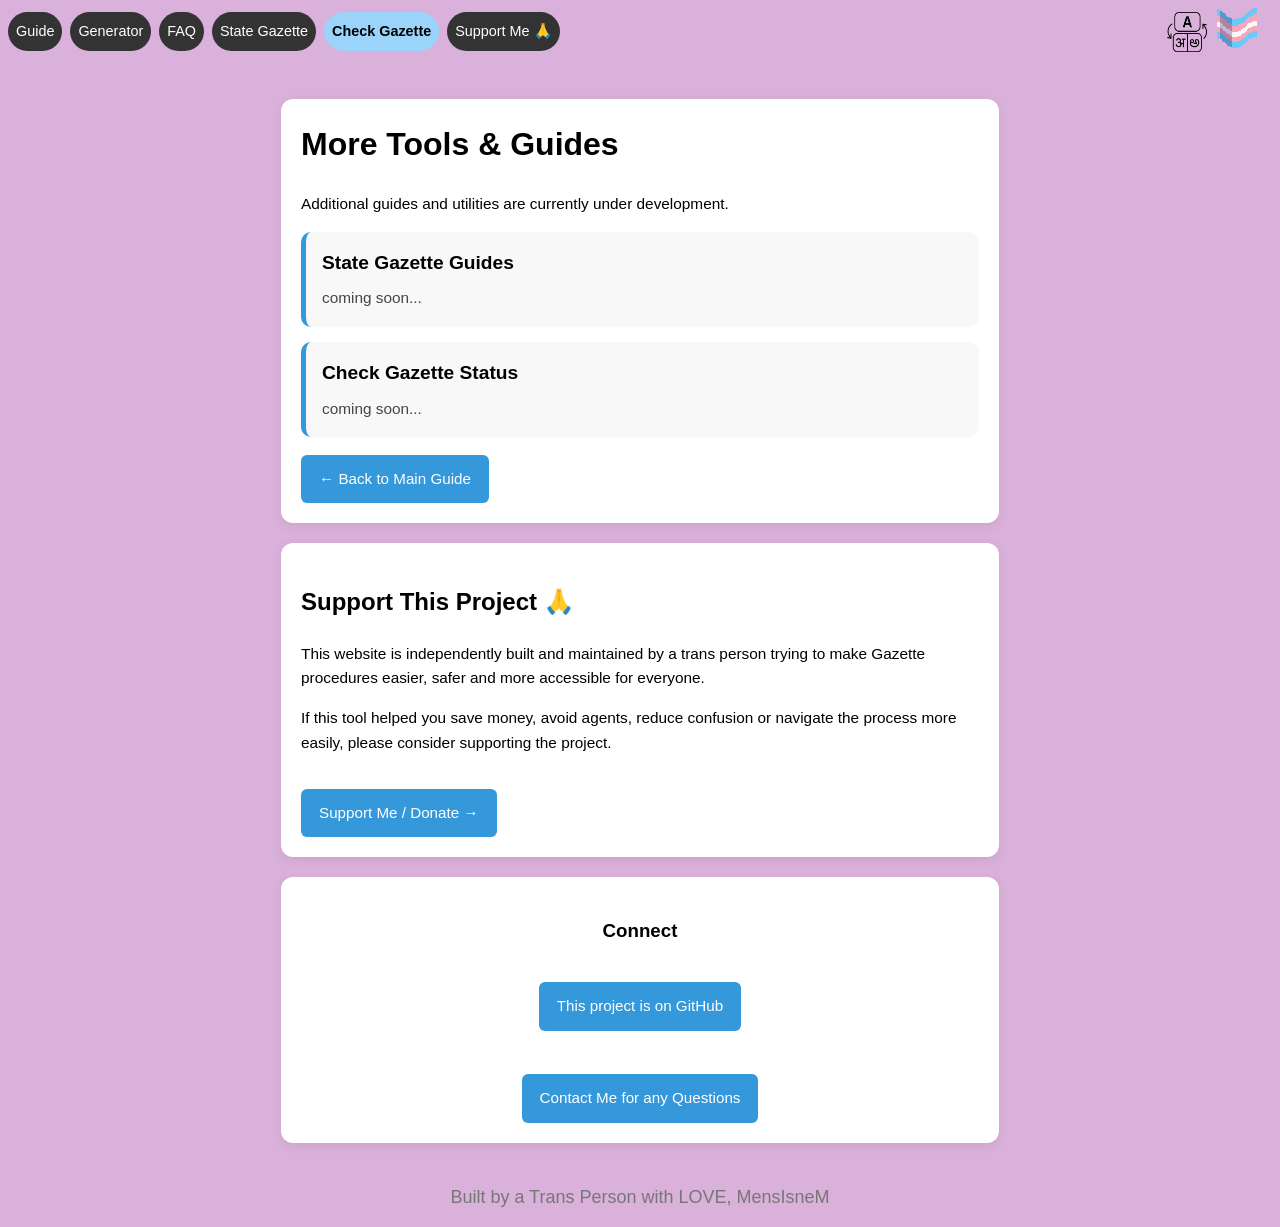
==== Check-Notification.html @ e0f0572c "major update added translation icon added faq page added support mini section on all pages added qr " ====
<!DOCTYPE html>
<html lang="en">
<head>
<meta charset="UTF-8">
<meta name="viewport" content="width=device-width, initial-scale=1.0">
<title>Coming Soon</title>

<style>

body {
  font-family: Arial, sans-serif;
  margin: 0;
  background: #DAB1DA;
  line-height: 1.6;
  overflow-x: hidden;
}

.container {
  width: 100%;
  max-width: 750px;
  margin: auto;
  padding: 16px;
  box-sizing: border-box;
}
.center {
  text-align: center;.section {
}  background: white;
.footer {  padding: 20px;
  text-align: center;  margin-top: 20px;
  font-size: 18px;  border-radius: 12px;
  color: #777;  box-shadow: 0 3px 12px rgba(0,0,0,0.08);
  margin-top: 40px;}
}
.section {
  background: white;
  padding: 20px;
  margin-top: 20px;
  border-radius: 12px;
  box-shadow: 0 3px 12px rgba(0,0,0,0.08);
}
.footer {
  text-align: center;
  font-size: 18px;
  color: #777;
  margin-top: 40px;
}

h1 {
  margin-top: 0;
  font-size: 2rem;
}

p {
  font-size: 0.96rem;
}


.nav {
  background: transparent;
  padding: 8px;

  position: sticky;
  top: 0;
  z-index: 1000;

  display: flex;
  align-items: center;
  gap: 8px;

  flex-wrap: wrap;
}

.nav a {
  color: white;
  text-decoration: none;

  background: #333;

  padding: 8px 8px;
  border-radius: 500px;

  font-size: 0.9rem;

  transition: 0.2s;
}

.nav a:hover {
  background: #444;
}

.nav a.active {
  background: #9bd4fa;
  color: black;
  font-weight: bold;
}

.nav-flag {
  width: 36px;
  height: auto;
 margin-right: 15px;
  margin-left: auto;

  image-rendering: pixelated;
  opacity: 1;
}

.card {
  background: #f8f8f8;
  padding: 16px;
  border-radius: 10px;
  margin-top: 15px;
  border-left: 5px solid #3498db;
}

.card h2 {
  margin-top: 0;
  margin-bottom: 8px;
  font-size: 1.2rem;
}

.card p {
  margin: 0;
  color: #444;
}

.btn {
  display: inline-block;
  margin-top: 18px;
  padding: 12px 18px;
  background: #3498db;
  color: white;
  text-decoration: none;
  border-radius: 6px;
  font-size: 0.95rem;
}
.nav-right {
  margin-left: auto;

  display: flex;
  align-items: center;
  gap: 10px;

  flex-shrink: 0;
}

.translate-wrapper {

  position: relative;

  width: 40px;
  height: 40px;
}

.translate-icon {

  width: 40px;
  height: 40px;

  position: absolute;

  top: 0;
  left: 0;

  pointer-events: none;

  z-index: 1;
}

.custom-language {

  position: absolute;

  top: 0;
  left: 0;

  width: 40px;
  height: 40px;

  opacity: 0;

  cursor: pointer;

  z-index: 2;
}

#google_translate_element {

  position: absolute;

  opacity: 0;

  pointer-events: none;

  z-index: -9999;
}
.skiptranslate iframe {
  display: none !important;
}
.goog-te-gadget-simple {
  background: transparent !important;
}
.flag-link {

  background: transparent !important;

  padding: 0 !important;

  border-radius: 0 !important;

  box-shadow: none !important;
}

.translate-wrapper {

  position: relative;

  width: 40px;
  height: 40px;
}

.translate-icon {

  width: 40px;
  height: 40px;

  position: absolute;
  top: 0;
  left: 0;

  pointer-events: none;

  z-index: 1;
}

.translate-overlay {

  position: absolute;

  top: 0;
  left: 0;

  width: 40px;
  height: 40px;

  z-index: 2;

  opacity: 0;
}

.goog-te-combo {

  width: 40px !important;
  height: 40px !important;

  cursor: pointer;
}


/* trans flag */
.nav-flag {
  width: 40px;
  height: auto;

  image-rendering: pixelated;
  opacity: 0.9;

  flex-shrink: 0;
}
body {
  top: 0 !important;
}

.support-btn {

  position: relative;
  overflow: hidden;

  background: #333;

  animation: supportGlow 4s ease-in-out infinite;

  transition: 0.3s;
}

@keyframes supportGlow {

  0% {
    transform: scale(1);
    background: #333;
    box-shadow: 0 0 0 rgba(255,105,180,0);
  }

  25% {
    background: #444;
  }

  50% {
    transform: scale(1.05);

    background: #ff77c8;

    box-shadow:
      0 0 14px rgba(255,105,180,0.5),
      0 0 24px rgba(120,190,255,0.35);
  }

  75% {
    background: #6bbcff;
  }

  100% {
    transform: scale(1);

    background: #333;

    box-shadow: 0 0 0 rgba(255,105,180,0);
  }

}
</style>
</head>

<body>
<script>
// 1. Removed the 'layout' property so the standard combo box generates
function googleTranslateElementInit() {
  new google.translate.TranslateElement({
    pageLanguage: 'en',
    includedLanguages: 'en,hi,ta,kn,te,ml,bn,mr'
  }, 'google_translate_element');
}
</script>

<script src="https://translate.google.com/translate_a/element.js?cb=googleTranslateElementInit"></script>

<script>
let googleCombo = null;

function waitForTranslate() {
  // Looks for the standard translate dropdown
  googleCombo = document.querySelector(".goog-te-combo");

  if (!googleCombo) {
    setTimeout(waitForTranslate, 500);
  }
}

waitForTranslate();

function changeLanguage(lang) {
  if (!googleCombo) {
    console.log("Google Translate not ready yet");
    return;
  }

  // Set the value to the chosen language
  googleCombo.value = lang;
  
  // 2. Added { bubbles: true } so Google's listener actually hears the change
  googleCombo.dispatchEvent(new Event("change", { bubbles: true }));
}
</script>
<div class="nav">

  <a href="index.html" >Guide</a>

  <a href="generator.html">Generator</a>
<a href="faq.html">FAQ</a>
  
  <a href="State-gazette.html">State Gazette</a>

  <a href="Check-Notification.html" class="active">Check Gazette</a>
   <a href="support.html" class="support-btn">
  Support Me 🙏
</a>

<div class="nav-right">
<div class="translate-wrapper">

  <img src="assets/ccc.png"
       alt="Translate"
       class="translate-icon">

  <select class="custom-language notranslate" onchange="changeLanguage(this.value)">

    

    <option value="hi">हिन्दी</option>

    <option value="kn">ಕನ್ನಡ</option>

    <option value="ta">தமிழ்</option>

    <option value="te">తెలుగు</option>

    <option value="ml">മലയാളം</option>

    <option value="bn">বাংলা</option>

    <option value="mr">मराठी</option>

    <option value="en">English</option>

  </select>

  <div id="google_translate_element"></div>

</div>
    <a href="support.html" class="flag-link" title="Support this project 🩷">
  <img src="assets/trans.gif"
       class="nav-flag"
       alt="Support Project">
</a>

  </div>

</div>

<div class="container">

  <div class="section">

    <h1>More Tools & Guides</h1>

    <p>
      Additional guides and utilities are currently under development.
    </p>

    <div class="card">
      <h2>State Gazette Guides</h2>
      <p>
        coming soon...
      </p>
    </div>

    <div class="card">
      <h2>Check Gazette Status</h2>
      <p>
        coming soon...
      </p>
    </div>

    <a href="index.html" class="btn">
      ← Back to Main Guide
    </a>

  </div>
  <div class="section">

<h2>Support This Project 🙏</h2>

<p>
This website is independently built and maintained by a trans person trying to make Gazette procedures easier, safer and more accessible for everyone.
</p>

<p>
If this tool helped you save money, avoid agents, reduce confusion or navigate the process more easily, please consider supporting the project.
</p>

<a href="support.html" class="btn">
Support Me / Donate →
</a>

</div>
<!-- CONTACT / LINKS -->
<div class="section center">
  <h3>Connect</h3>

  
  <a class="btn" href="https://github.com/MensIsneM/Gazette" target="_blank">
    This project is on GitHub
  </a>

  <br><br>

  <a class="btn" href="mailto:mensisnem.dev@gmail.com">
    Contact Me for any Questions
  </a>
</div>

<!-- FOOTER -->
<div class="footer">
  Built by a Trans Person with LOVE, MensIsneM
</div>
</div>

</body>
</html>
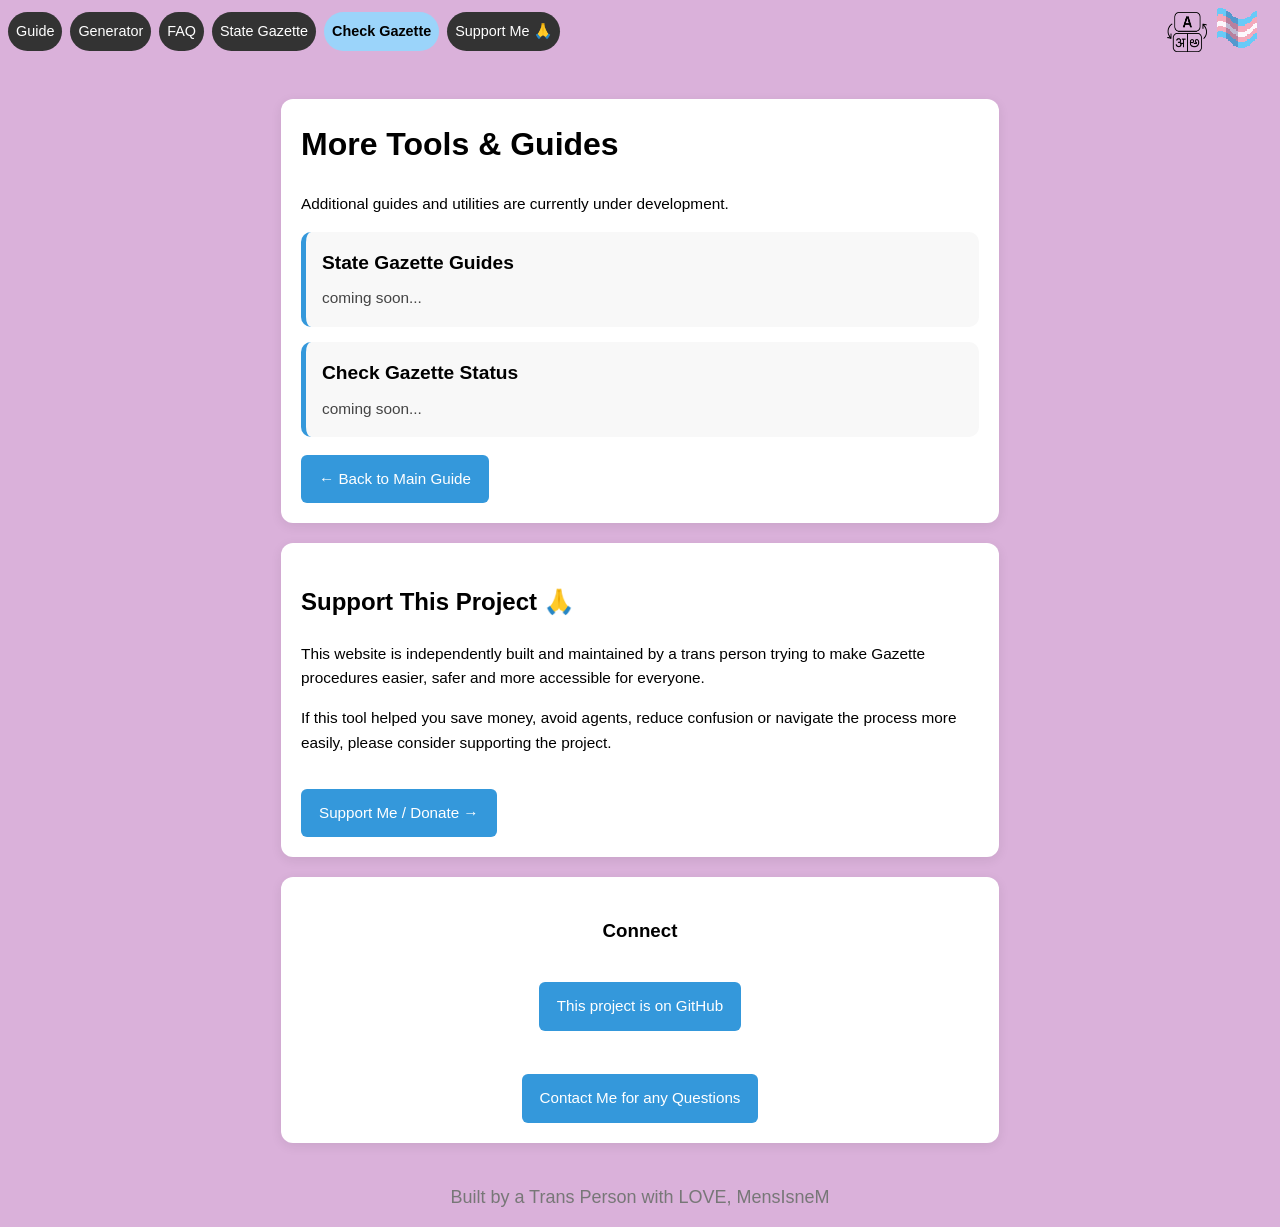
==== commit 3b5e2ebb: "up" ====
--- a/Check-Notification.html
+++ b/Check-Notification.html
@@ -210,27 +210,6 @@
   box-shadow: none !important;
 }
 
-.translate-wrapper {
-
-  position: relative;
-
-  width: 40px;
-  height: 40px;
-}
-
-.translate-icon {
-
-  width: 40px;
-  height: 40px;
-
-  position: absolute;
-  top: 0;
-  left: 0;
-
-  pointer-events: none;
-
-  z-index: 1;
-}
 
 .translate-overlay {
 
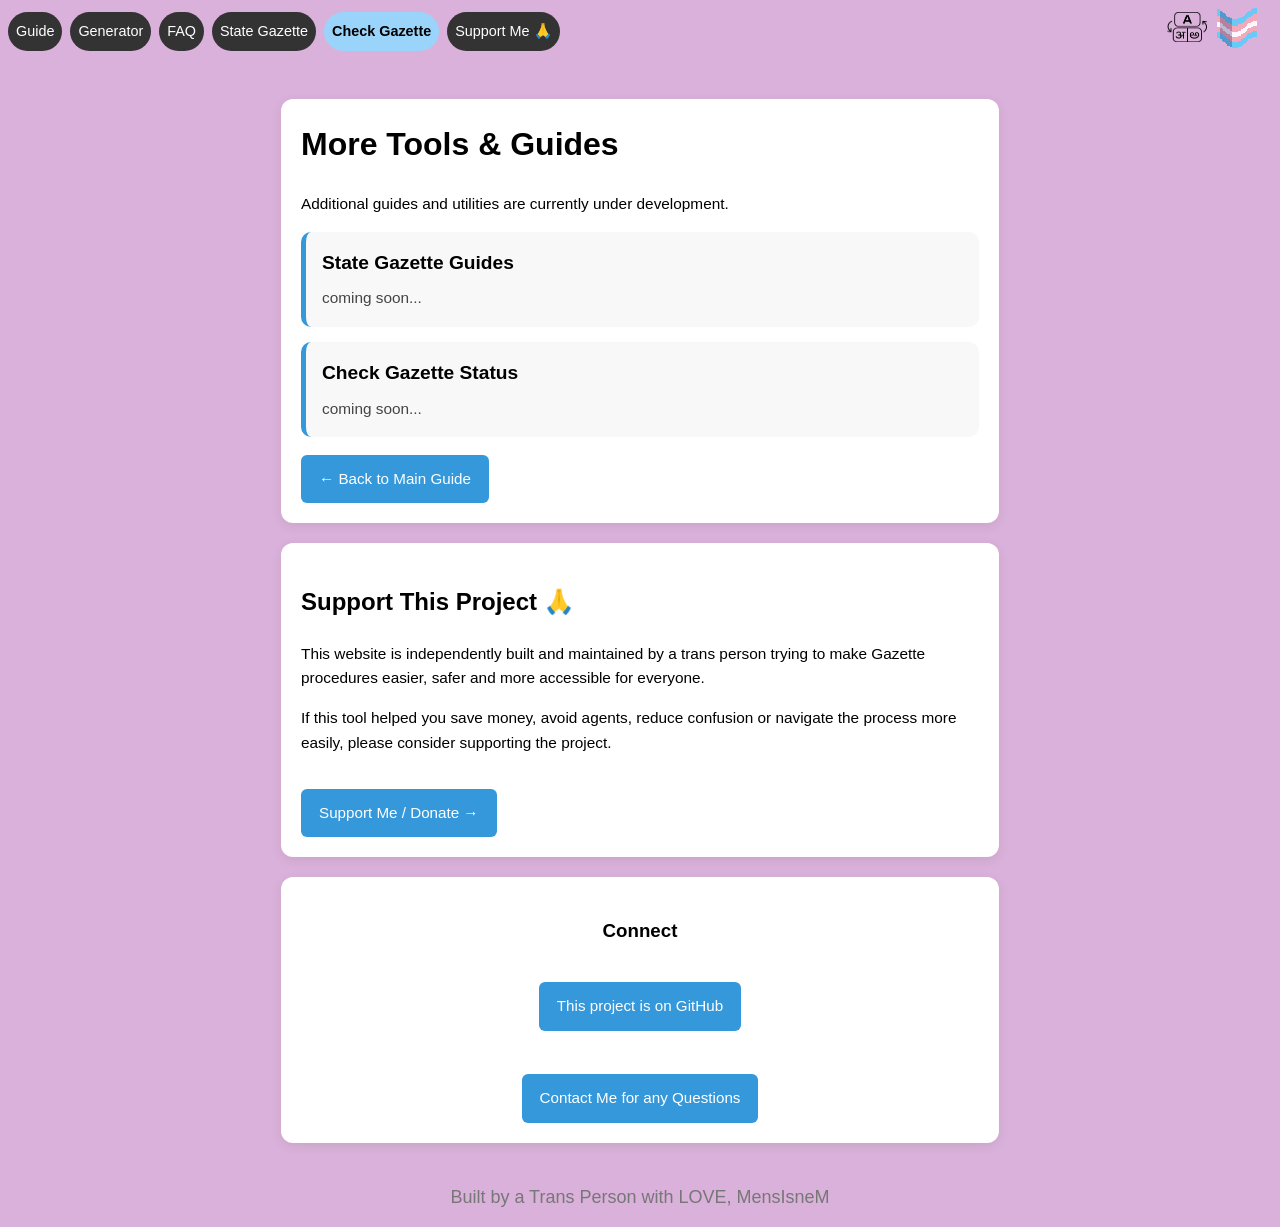
==== commit 026d56f3: "update" ====
--- a/Check-Notification.html
+++ b/Check-Notification.html
@@ -149,12 +149,13 @@
 
   width: 40px;
   height: 40px;
+  overflow: hidden;
 }
 
 .translate-icon {
 
   width: 40px;
-  height: 40px;
+  height: 30px;
 
   position: absolute;
 
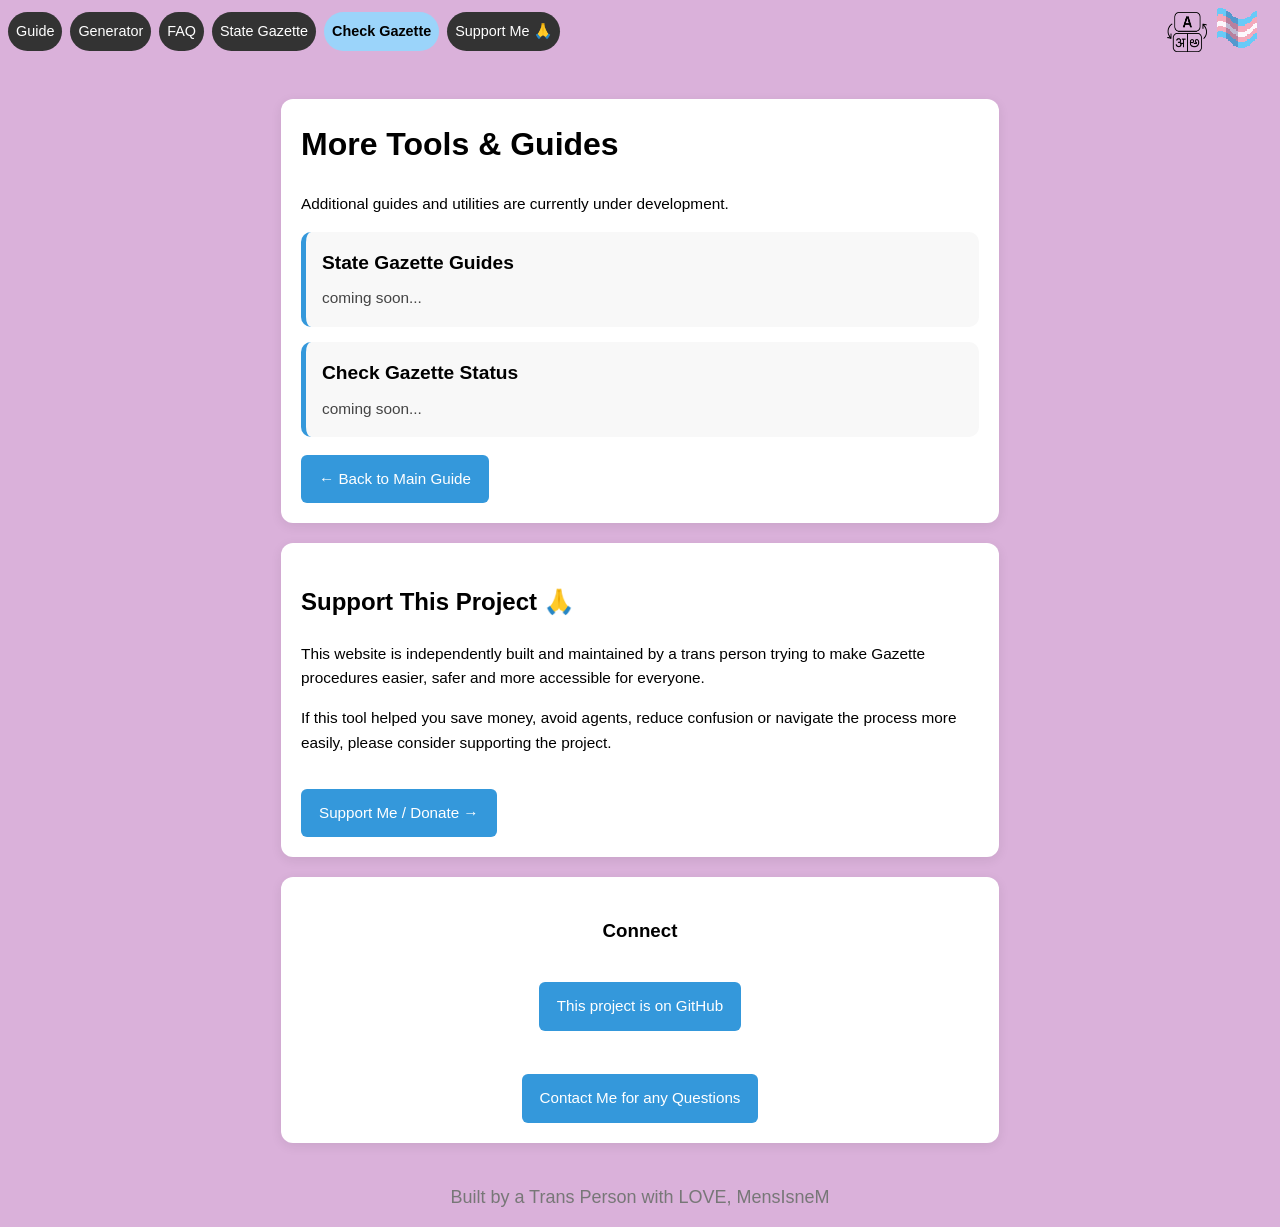
==== commit e94caa79: "up" ====
--- a/Check-Notification.html
+++ b/Check-Notification.html
@@ -155,7 +155,7 @@
 .translate-icon {
 
   width: 40px;
-  height: 30px;
+  height: 40px;
 
   position: absolute;
 
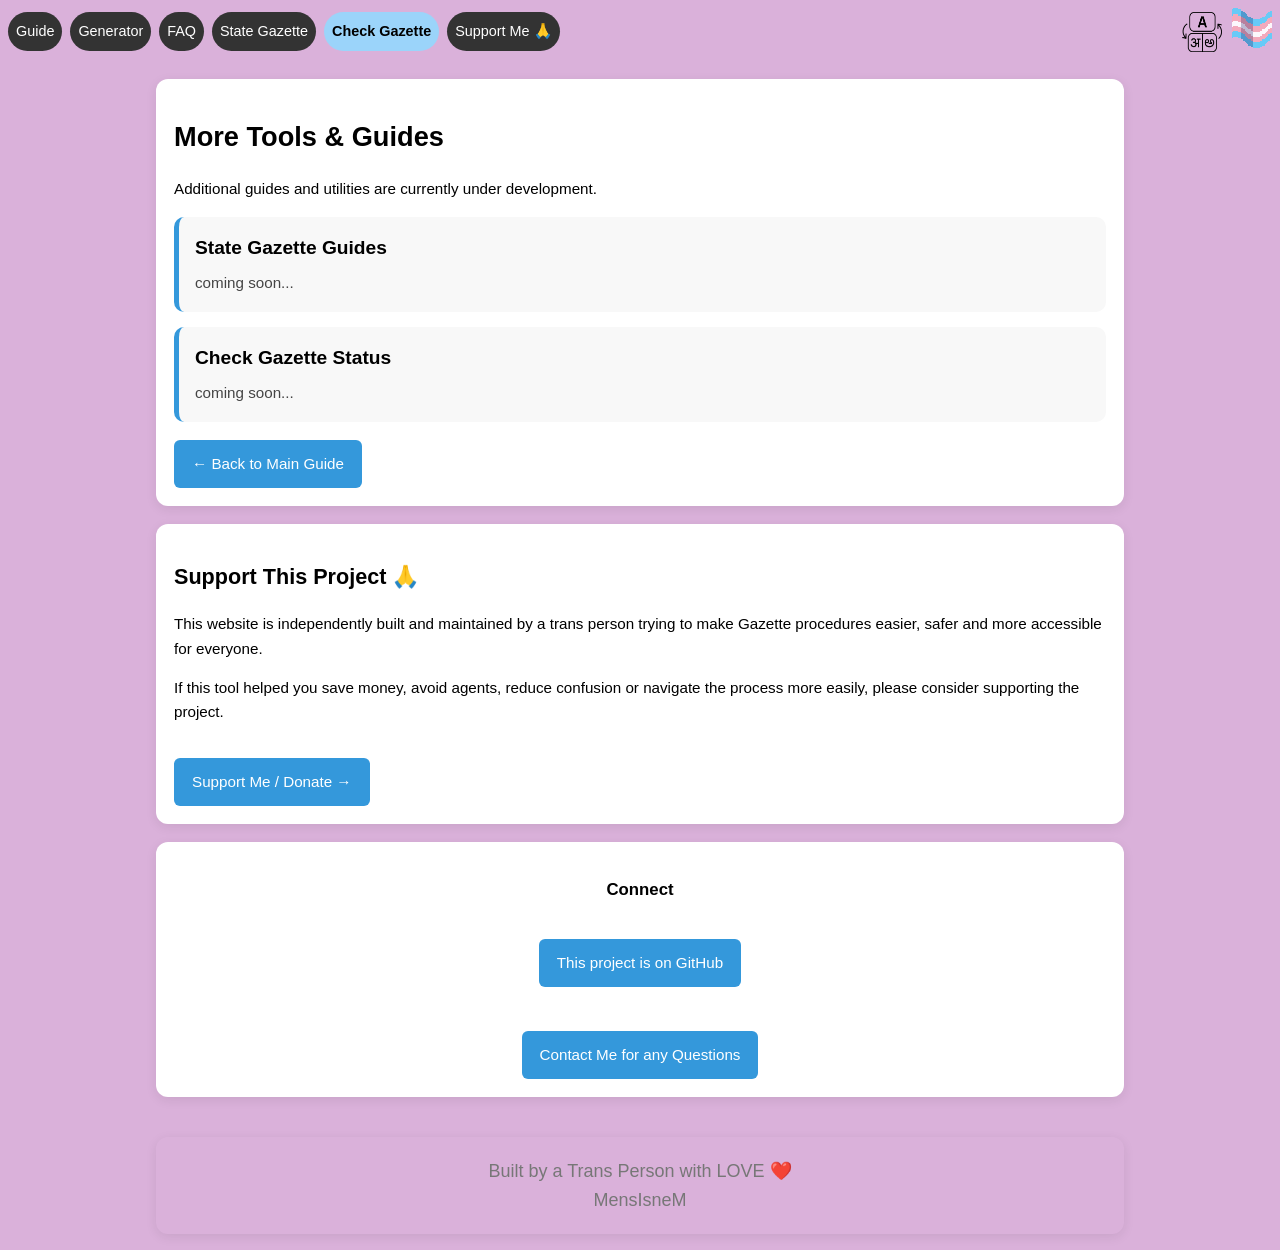
==== commit 946ad15a: "integrated style.css" ====
--- a/Check-Notification.html
+++ b/Check-Notification.html
@@ -1,108 +1,13 @@
 <!DOCTYPE html>
 <html lang="en">
 <head>
+<link rel="stylesheet" href="assets/styles.css">
 <meta charset="UTF-8">
 <meta name="viewport" content="width=device-width, initial-scale=1.0">
 <title>Coming Soon</title>
 
 <style>
 
-body {
-  font-family: Arial, sans-serif;
-  margin: 0;
-  background: #DAB1DA;
-  line-height: 1.6;
-  overflow-x: hidden;
-}
-
-.container {
-  width: 100%;
-  max-width: 750px;
-  margin: auto;
-  padding: 16px;
-  box-sizing: border-box;
-}
-.center {
-  text-align: center;.section {
-}  background: white;
-.footer {  padding: 20px;
-  text-align: center;  margin-top: 20px;
-  font-size: 18px;  border-radius: 12px;
-  color: #777;  box-shadow: 0 3px 12px rgba(0,0,0,0.08);
-  margin-top: 40px;}
-}
-.section {
-  background: white;
-  padding: 20px;
-  margin-top: 20px;
-  border-radius: 12px;
-  box-shadow: 0 3px 12px rgba(0,0,0,0.08);
-}
-.footer {
-  text-align: center;
-  font-size: 18px;
-  color: #777;
-  margin-top: 40px;
-}
-
-h1 {
-  margin-top: 0;
-  font-size: 2rem;
-}
-
-p {
-  font-size: 0.96rem;
-}
-
-
-.nav {
-  background: transparent;
-  padding: 8px;
-
-  position: sticky;
-  top: 0;
-  z-index: 1000;
-
-  display: flex;
-  align-items: center;
-  gap: 8px;
-
-  flex-wrap: wrap;
-}
-
-.nav a {
-  color: white;
-  text-decoration: none;
-
-  background: #333;
-
-  padding: 8px 8px;
-  border-radius: 500px;
-
-  font-size: 0.9rem;
-
-  transition: 0.2s;
-}
-
-.nav a:hover {
-  background: #444;
-}
-
-.nav a.active {
-  background: #9bd4fa;
-  color: black;
-  font-weight: bold;
-}
-
-.nav-flag {
-  width: 36px;
-  height: auto;
- margin-right: 15px;
-  margin-left: auto;
-
-  image-rendering: pixelated;
-  opacity: 1;
-}
 
 .card {
   background: #f8f8f8;
@@ -123,180 +28,9 @@
   color: #444;
 }
 
-.btn {
-  display: inline-block;
-  margin-top: 18px;
-  padding: 12px 18px;
-  background: #3498db;
-  color: white;
-  text-decoration: none;
-  border-radius: 6px;
-  font-size: 0.95rem;
-}
-.nav-right {
-  margin-left: auto;
-
-  display: flex;
-  align-items: center;
-  gap: 10px;
-
-  flex-shrink: 0;
-}
-
-.translate-wrapper {
-
-  position: relative;
-
-  width: 40px;
-  height: 40px;
-  overflow: hidden;
-}
-
-.translate-icon {
-
-  width: 40px;
-  height: 40px;
-
-  position: absolute;
-
-  top: 0;
-  left: 0;
-
-  pointer-events: none;
-
-  z-index: 1;
-}
-
-.custom-language {
-
-  position: absolute;
-
-  top: 0;
-  left: 0;
-
-  width: 40px;
-  height: 40px;
-
-  opacity: 0;
-
-  cursor: pointer;
-
-  z-index: 2;
-}
-
-#google_translate_element {
-
-  position: absolute;
-
-  opacity: 0;
-
-  pointer-events: none;
-
-  z-index: -9999;
-}
-.skiptranslate iframe {
-  display: none !important;
-}
-.goog-te-gadget-simple {
-  background: transparent !important;
-}
-.flag-link {
-
-  background: transparent !important;
-
-  padding: 0 !important;
-
-  border-radius: 0 !important;
-
-  box-shadow: none !important;
-}
-
-
-.translate-overlay {
-
-  position: absolute;
-
-  top: 0;
-  left: 0;
-
-  width: 40px;
-  height: 40px;
-
-  z-index: 2;
-
-  opacity: 0;
-}
-
-.goog-te-combo {
-
-  width: 40px !important;
-  height: 40px !important;
-
-  cursor: pointer;
-}
-
-
-/* trans flag */
-.nav-flag {
-  width: 40px;
-  height: auto;
-
-  image-rendering: pixelated;
-  opacity: 0.9;
-
-  flex-shrink: 0;
-}
-body {
-  top: 0 !important;
-}
-
-.support-btn {
-
-  position: relative;
-  overflow: hidden;
-
-  background: #333;
-
-  animation: supportGlow 4s ease-in-out infinite;
-
-  transition: 0.3s;
-}
-
-@keyframes supportGlow {
-
-  0% {
-    transform: scale(1);
-    background: #333;
-    box-shadow: 0 0 0 rgba(255,105,180,0);
-  }
-
-  25% {
-    background: #444;
-  }
-
-  50% {
-    transform: scale(1.05);
-
-    background: #ff77c8;
-
-    box-shadow:
-      0 0 14px rgba(255,105,180,0.5),
-      0 0 24px rgba(120,190,255,0.35);
-  }
-
-  75% {
-    background: #6bbcff;
-  }
-
-  100% {
-    transform: scale(1);
-
-    background: #333;
-
-    box-shadow: 0 0 0 rgba(255,105,180,0);
-  }
-
-}
+
+
+
 </style>
 </head>
 
@@ -460,7 +194,7 @@
 
 <!-- FOOTER -->
 <div class="footer">
-  Built by a Trans Person with LOVE, MensIsneM
+  Built by a Trans Person with LOVE ❤️<br>MensIsneM
 </div>
 </div>
 
--- a/assets/styles.css
+++ b/assets/styles.css
@@ -0,0 +1,379 @@
+body {
+  font-family: Arial, sans-serif;
+  margin: 0;
+  background: #DAB1DA;
+  line-height: 1.6;
+  overflow-x: hidden;
+  max-width: 100vw; 
+  top: 0 !important;
+}
+
+.container {
+  width: 100%;
+  max-width: 1000px;
+  margin: auto;
+  padding: 16px;
+  box-sizing: border-box;
+}
+
+.section {
+  background: white;
+  padding: 18px;
+  margin-bottom: 18px;
+  border-radius: 12px;
+  box-shadow: 0 3px 12px rgba(0,0,0,0.08);
+}
+
+.center {
+  text-align: center;
+}
+
+.footer {  
+padding: 20px;
+  text-align: center;  margin-top: 20px;
+  font-size: 18px;  border-radius: 12px;
+  color: #777;  box-shadow: 0 3px 12px rgba(0,0,0,0.08);
+  margin-top: 40px;}
+
+
+/* navigation bar */
+
+.nav {
+  background: transparent;
+  padding: 8px;
+  position: sticky;
+  top: 0;
+  z-index: 1000;
+
+  display: flex;
+  align-items: center;
+  gap: 8px;
+  flex-wrap: wrap;
+}
+
+.nav a {
+  color: white;
+  text-decoration: none;
+
+  background: #333;
+
+  padding: 8px 8px;
+  border-radius: 500px;
+
+  font-size: 0.9rem;
+  transition: 0.2s;
+}
+
+.nav a:hover {
+  background: #444;
+}
+
+.nav a.active {
+  background: #9bd4fa;
+  color: black;
+  font-weight: bold;
+}
+
+.nav-right {
+  margin-left: auto;
+
+  display: flex;
+  align-items: center;
+  gap: 10px;
+
+  flex-shrink: 0;
+}
+
+.nav-flag {
+  width: 40px;
+  height: auto;
+  image-rendering: pixelated;
+  opacity: 0.9;
+  flex-shrink: 0;
+}
+
+.flag-link {
+
+  background: transparent !important;
+
+  padding: 0 !important;
+
+  border-radius: 0 !important;
+
+  box-shadow: none !important;
+}
+
+.btn {
+  display: inline-block;
+  margin-top: 18px;
+  padding: 12px 18px;
+  background: #3498db;
+  color: white;
+  text-decoration: none;
+  border-radius: 6px;
+  font-size: 0.95rem;
+}
+
+button {
+  margin-top: 8px;
+}
+
+button:hover { opacity: 0.9; }
+.btn-generate { background: #3498db; color: black; }
+.btn-print { background: #5BCEFA; color: black; }
+.btn-pdf { background: #F5A9B8; color: black; }
+.btn-cddocx { background: #5BCEFA; color: black; }
+.btn-docx { background: #F5A9B8; color: black; }
+.btn-envlp { background: #5BCEFA; color: black; }
+
+.support-btn {
+
+  position: relative;
+  overflow: hidden;
+
+  background: #333;
+
+  animation: supportGlow 4s ease-in-out infinite;
+
+  transition: 0.3s;
+}
+
+@keyframes supportGlow {
+
+  0% {
+    transform: scale(1);
+    background: #333;
+    box-shadow: 0 0 0 rgba(255,105,180,0);
+  }
+
+  25% {
+    background: #444;
+  }
+
+  50% {
+    transform: scale(1.05);
+
+    background: #ff77c8;
+
+    box-shadow:
+      0 0 14px rgba(255,105,180,0.5),
+      0 0 24px rgba(120,190,255,0.35);
+  }
+
+  75% {
+    background: #6bbcff;
+  }
+
+  100% {
+    transform: scale(1);
+
+    background: #333;
+
+    box-shadow: 0 0 0 rgba(255,105,180,0);
+  }
+
+}
+
+
+.info-icon {
+  position: relative;
+  display: inline-block;
+  margin-left: 10px;
+  font-size: 20px;
+  color: #555;
+  cursor: pointer;
+}
+
+.info-box {
+  display: none;
+  position: absolute;
+  bottom: 130%;
+  left: 50%;
+  transform: translateX(-50%);
+  color: white;
+  font-size: 12px;
+  width: 200px;
+  z-index: 1000;
+  background: #eef7ff;
+  border-left: 4px solid #3498db;
+  padding: 12px;
+  border-radius: 8px;
+  margin-top: 12px;
+}
+
+
+.info-box::after {
+  content: "";
+  position: absolute;
+  top: 100%;
+  left: 50%;
+  transform: translateX(-50%);
+  border-width: 6px;
+  border-style: solid;
+  border-color: #222 transparent transparent transparent;
+}
+
+/* Desktop hover support */
+.info-icon:hover .info-box {
+  display: block;
+}
+
+/* Active state for mobile */
+.info-icon.active .info-box {
+  display: block;
+}
+
+
+.warning-box {
+  background: #fff3cd;
+  border-left: 4px solid #ff9800;
+  padding: 12px;
+  border-radius: 8px;
+  margin-top: 12px;
+}
+
+.danger-box {
+  background: #ffe5e5;
+  border-left: 4px solid #e53935;
+  padding: 12px;
+  border-radius: 8px;
+  margin-top: 12px;
+}
+
+.last-reviewed {
+  opacity: 0.7;
+  font-size: 0.85rem;
+  margin-top: 10px;
+}
+
+.card {
+  background: #f8f8f8;
+  padding: 16px;
+  border-radius: 10px;
+  margin-top: 15px;
+  border-left: 5px solid #3498db;
+}
+
+.card h2 {
+  margin-top: 0;
+  margin-bottom: 8px;
+  font-size: 1.2rem;
+}
+
+.card p {
+  margin: 0;
+  color: #444;
+}
+
+details {
+  margin-top: 12px;
+  border: 1px solid #ddd;
+  border-radius: 8px;
+  background: #fafafa;
+  overflow: hidden;
+}
+
+details[open] summary {
+  border-bottom: 1px solid #ddd;
+  background: #9bd4fa;
+}
+
+.details-content {
+  padding: 14px;
+}
+
+summary {
+  cursor: pointer;
+  padding: 12px 14px;
+  font-weight: bold;
+  background: #DAB1DA;
+  user-select: none;
+}
+
+.subpoint {
+  margin-left: 10px;
+  border-left: 3px solid #ddd;
+  padding-left: 12px;
+  margin-top: 10px;
+}
+
+
+h1 { font-size: 1.7rem; }
+h2 { font-size: 1.35rem; }
+h3 { font-size: 1.05rem; }
+
+p, li {
+  font-size: 0.95rem;
+}
+
+.translate-overlay {
+
+  position: absolute;
+
+  top: 0;
+  left: 0;
+
+  width: 40px;
+  height: 40px;
+
+  z-index: 2;
+
+  opacity: 0;
+}
+
+#google_translate_element {
+
+  position: absolute;
+
+  opacity: 0;
+
+  pointer-events: none;
+
+  z-index: -9999;
+}
+.skiptranslate iframe {
+  display: none !important;
+}
+.goog-te-gadget-simple {
+  background: transparent !important;
+}
+.translate-wrapper {
+
+  position: relative;
+
+  width: 40px;
+  height: 40px;
+  overflow: hidden;
+}
+
+.translate-icon {
+
+  width: 40px;
+  height: 40px;
+
+  position: absolute;
+
+  top: 0;
+  left: 0;
+
+  pointer-events: none;
+
+  z-index: 1;
+}
+
+.custom-language {
+
+  position: absolute;
+
+  top: 0;
+  left: 0;
+
+  width: 40px;
+  height: 40px;
+
+  opacity: 0;
+
+  cursor: pointer;
+
+  z-index: 2;
+}
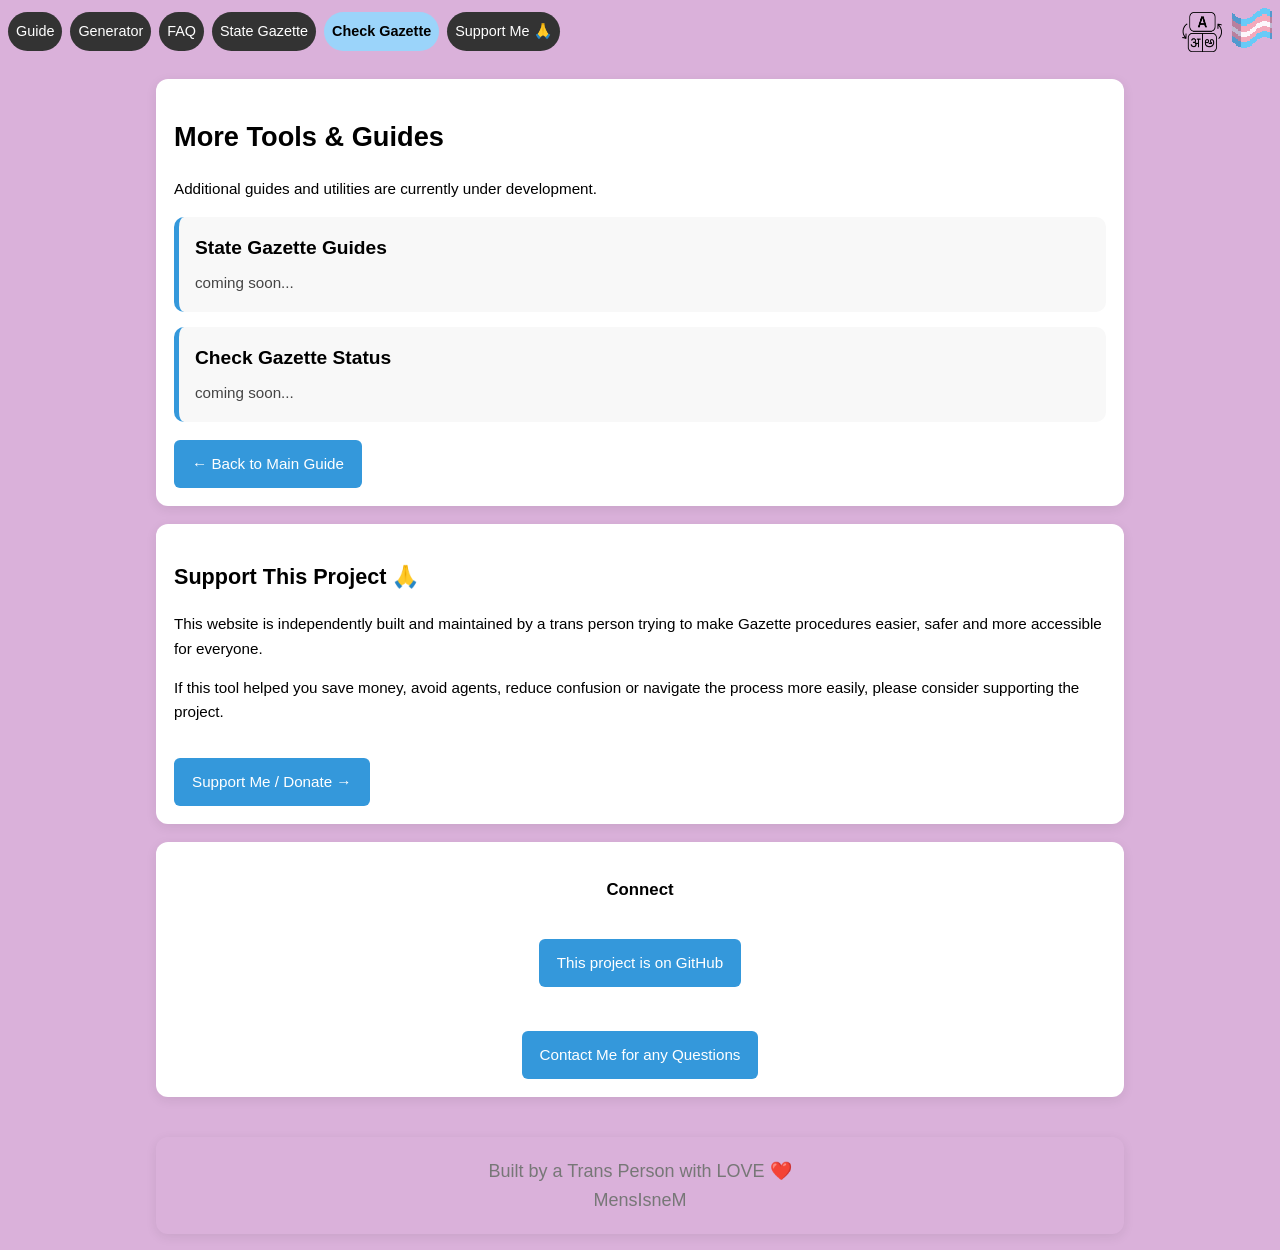
==== commit 4398a193: "reduced lines" ====
--- a/Check-Notification.html
+++ b/Check-Notification.html
@@ -74,61 +74,7 @@
   googleCombo.dispatchEvent(new Event("change", { bubbles: true }));
 }
 </script>
-<div class="nav">
-
-  <a href="index.html" >Guide</a>
-
-  <a href="generator.html">Generator</a>
-<a href="faq.html">FAQ</a>
-  
-  <a href="State-gazette.html">State Gazette</a>
-
-  <a href="Check-Notification.html" class="active">Check Gazette</a>
-   <a href="support.html" class="support-btn">
-  Support Me 🙏
-</a>
-
-<div class="nav-right">
-<div class="translate-wrapper">
-
-  <img src="assets/ccc.png"
-       alt="Translate"
-       class="translate-icon">
-
-  <select class="custom-language notranslate" onchange="changeLanguage(this.value)">
-
-    
-
-    <option value="hi">हिन्दी</option>
-
-    <option value="kn">ಕನ್ನಡ</option>
-
-    <option value="ta">தமிழ்</option>
-
-    <option value="te">తెలుగు</option>
-
-    <option value="ml">മലയാളം</option>
-
-    <option value="bn">বাংলা</option>
-
-    <option value="mr">मराठी</option>
-
-    <option value="en">English</option>
-
-  </select>
-
-  <div id="google_translate_element"></div>
-
-</div>
-    <a href="support.html" class="flag-link" title="Support this project 🩷">
-  <img src="assets/trans.gif"
-       class="nav-flag"
-       alt="Support Project">
-</a>
-
-  </div>
-
-</div>
+<div id="navbar"></div>
 
 <div class="container">
 
@@ -159,43 +105,12 @@
     </a>
 
   </div>
-  <div class="section">
-
-<h2>Support This Project 🙏</h2>
-
-<p>
-This website is independently built and maintained by a trans person trying to make Gazette procedures easier, safer and more accessible for everyone.
-</p>
-
-<p>
-If this tool helped you save money, avoid agents, reduce confusion or navigate the process more easily, please consider supporting the project.
-</p>
-
-<a href="support.html" class="btn">
-Support Me / Donate →
-</a>
-
-</div>
-<!-- CONTACT / LINKS -->
-<div class="section center">
-  <h3>Connect</h3>
-
-  
-  <a class="btn" href="https://github.com/MensIsneM/Gazette" target="_blank">
-    This project is on GitHub
-  </a>
-
-  <br><br>
-
-  <a class="btn" href="mailto:mensisnem.dev@gmail.com">
-    Contact Me for any Questions
-  </a>
-</div>
-
-<!-- FOOTER -->
-<div class="footer">
-  Built by a Trans Person with LOVE ❤️<br>MensIsneM
-</div>
+<div id="site-footer"></div>
+<script src="assets/components.js"></script>
+<script>
+  loadNavbar("check");
+  loadSiteFooter();
+</script>
 </div>
 
 </body>
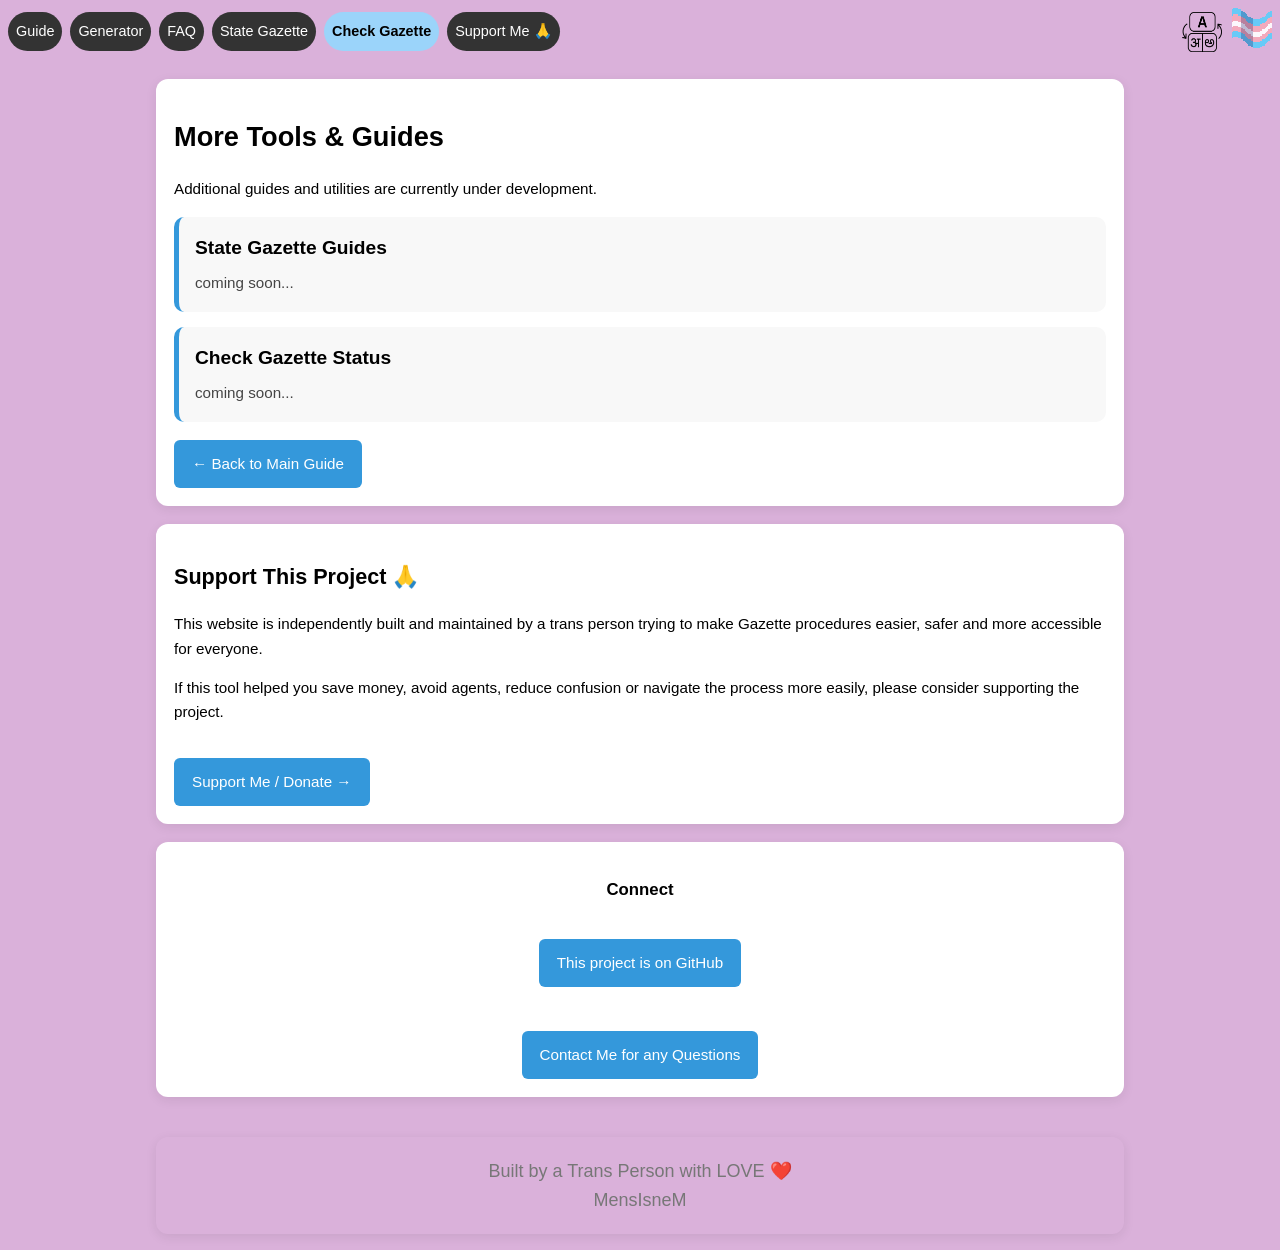
==== commit ae10336f: "added favicon" ====
--- a/Check-Notification.html
+++ b/Check-Notification.html
@@ -1,6 +1,9 @@
 <!DOCTYPE html>
 <html lang="en">
 <head>
+<link rel="icon" type="image/png" href="assets/favicon.png">
+<link rel="apple-touch-icon" href="assets/favicon.png">
+<meta name="theme-color" content="#DAB1DA">
 <link rel="stylesheet" href="assets/styles.css">
 <meta charset="UTF-8">
 <meta name="viewport" content="width=device-width, initial-scale=1.0">
--- a/assets/styles.css
+++ b/assets/styles.css
@@ -232,6 +232,14 @@
   margin-top: 12px;
 }
 
+.info-blue-box {
+  background: #eef7ff;
+  border-left: 4px solid #3498db;
+  padding: 12px;
+  border-radius: 8px;
+  margin-top: 12px;
+}
+
 .danger-box {
   background: #ffe5e5;
   border-left: 4px solid #e53935;
@@ -376,4 +384,12 @@
   cursor: pointer;
 
   z-index: 2;
+}
+
+.ref-image {
+  width: 100%;
+  height: auto;
+  border-radius: 8px;
+  margin-top: 10px;
+
 }
